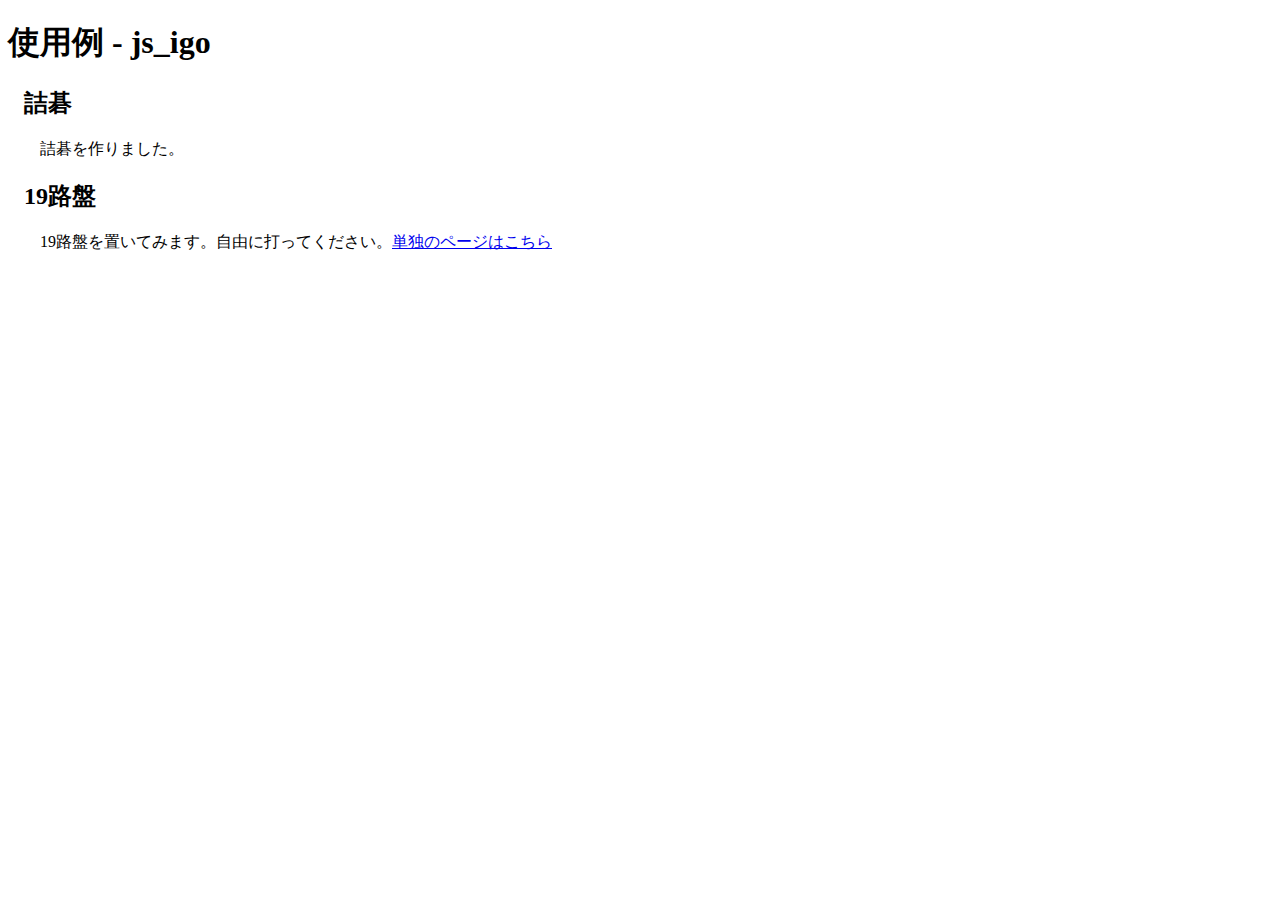
==== examples.html @ e7570dd3 "Add js file version" ====
<!DOCTYPE html>
<html lang="ja" xmlns="http://www.w3.org/1999/xhtml">
  <head>
    <meta charset="UTF-8" />
    <meta name="viewport" content="width=device-width" />
    <link rel="stylesheet" href="igo.css" />
    <script src="igo.js?ver=20200504"></script>
    <script src="igo_view.js?ver=20200504"></script>
    <title>js_igo examples</title>
    <style>
    section {margin-left: 2rem;}
    h2 {margin-left: -1rem;}
    </style>
  </head>
  <body>
    <h1>使用例 - js_igo</h1>
    <section>
      <h2>詰碁</h2>
      <p>詰碁を作りました。</p>
      <script>
      igo.insertGameViewBeforeCurrentScript(
          igo.Game.fromSGF("(;GM[1]SZ[9]VW[da:id]C[黒番です。さあどこに打ちますか？]AW[ea]AB[fa]AW[eb]AB[fb:ib]AW[ec:ic](;B[ga];W[ha];B[ia];W[ha]C[全部取られちゃった！])(;B[ha]C[白はもう打てません。成功！])(;B[ia];W[ga];B[ha];W[ga]C[全部取られちゃった！]))"), {
              showUI: false,
              //showGameStatus: false,
              //showMenu: false,
              //showPassResign: false,
              showComment: true,
              showHistoryController: true,
              showVisibilitySettings: false,
              //showCheckboxBranch: false,
              //showCheckboxComment: true,
              //showCheckboxRotate180: false,

              editable: false,
              showBranchText: true,
              preventRedoAtBranchPoint: true,
              autoMove: igo.WHITE,
      });
      </script>
    </section>
    <section>
      <h2>19路盤</h2>
      <p>19路盤を置いてみます。自由に打ってください。<a href="index.html">単独のページはこちら</a></p>
      <script>
      igo.insertGameViewBeforeCurrentScript(new igo.Game(19));
      </script>
    </section>
  </body>
</html>
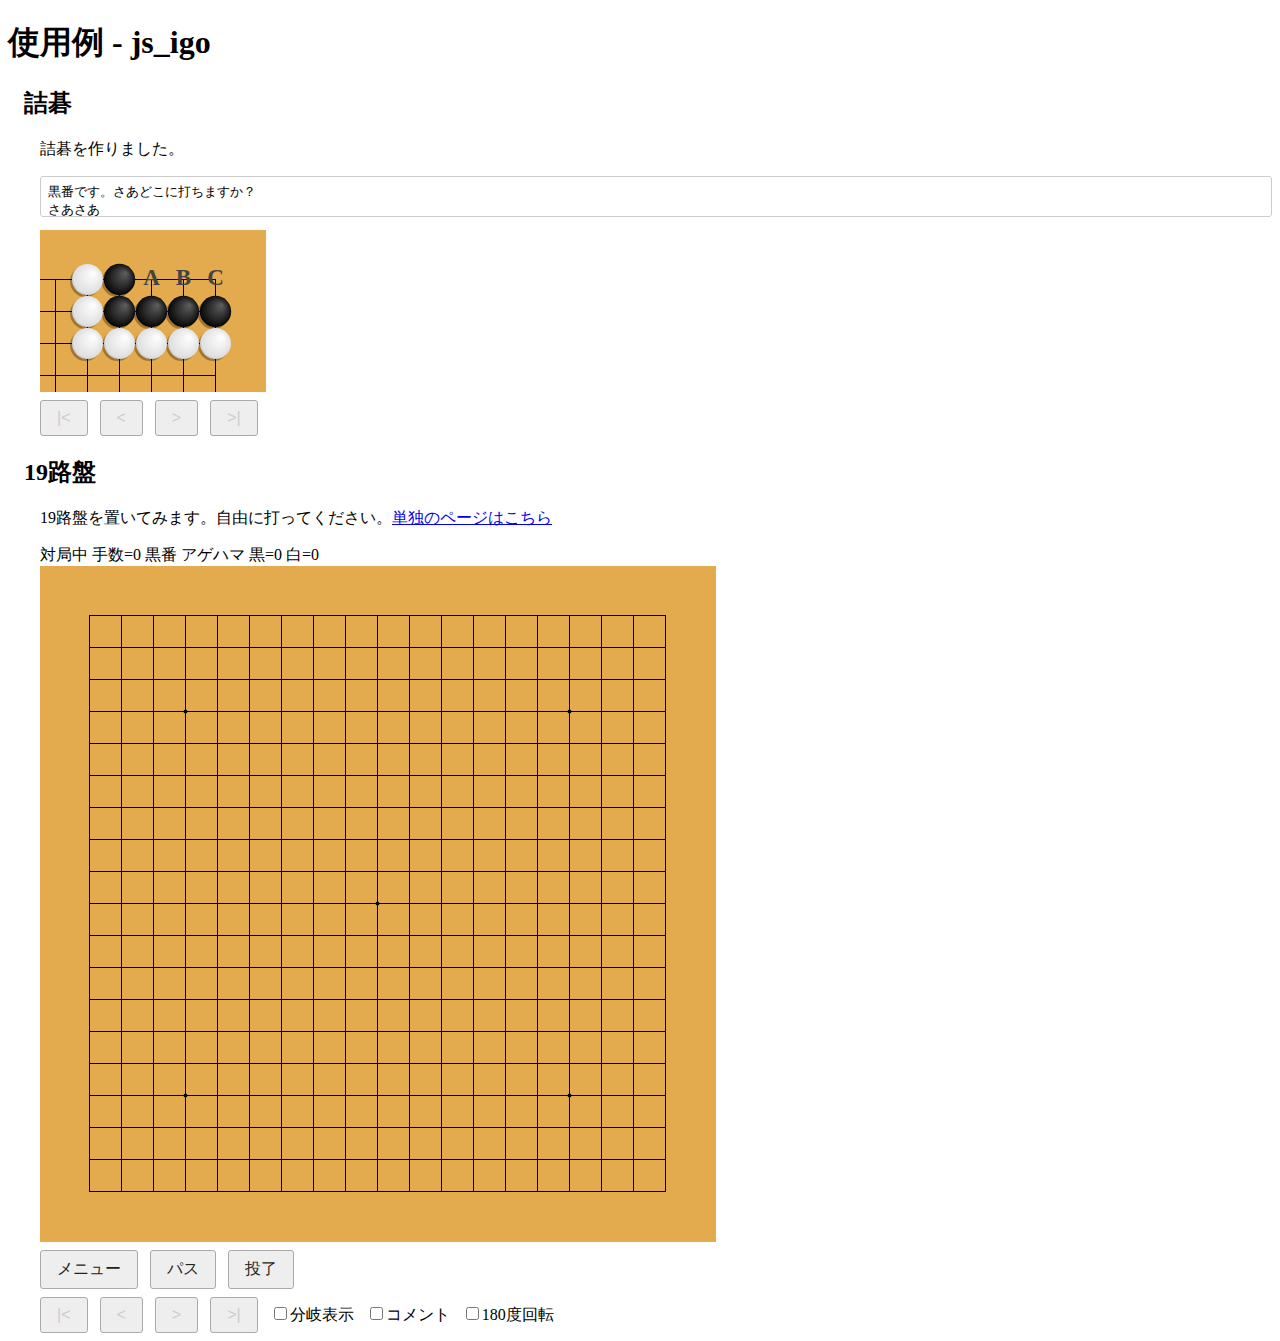
==== commit 1a78aafd: "Fix comment area UI" ====
--- a/examples.html
+++ b/examples.html
@@ -19,12 +19,13 @@
       <p>詰碁を作りました。</p>
       <script>
       igo.insertGameViewBeforeCurrentScript(
-          igo.Game.fromSGF("(;GM[1]SZ[9]VW[da:id]C[黒番です。さあどこに打ちますか？]AW[ea]AB[fa]AW[eb]AB[fb:ib]AW[ec:ic](;B[ga];W[ha];B[ia];W[ha]C[全部取られちゃった！])(;B[ha]C[白はもう打てません。成功！])(;B[ia];W[ga];B[ha];W[ga]C[全部取られちゃった！]))"), {
+          igo.Game.fromSGF("(;GM[1]SZ[9]VW[da:id]C[黒番です。さあどこに打ちますか？\nさあさあ]AW[ea]AB[fa]AW[eb]AB[fb:ib]AW[ec:ic](;B[ga];W[ha];B[ia];W[ha]C[全部取られちゃった！])(;B[ha]C[白はもう打てません。成功！])(;B[ia];W[ga];B[ha];W[ga]C[全部取られちゃった！]))"), {
               showUI: false,
               //showGameStatus: false,
               //showMenu: false,
               //showPassResign: false,
               showComment: true,
+              commentLocation: "TOP",
               showHistoryController: true,
               showVisibilitySettings: false,
               //showCheckboxBranch: false,
--- a/igo.css
+++ b/igo.css
@@ -0,0 +1,59 @@
+
+input {
+    font-size: 16px;
+}
+input[type="button"], input[type="submit"] {
+    -webkit-appearance: none;
+    -moz-appearance: none;
+    appearance: none;
+    border: 1px solid #aaa;
+    border-radius: 3px;
+    padding: 0.5em 1em;
+    background: #eee;
+    color: #222;
+}
+input[type="button"]:hover, input[type="submit"]:hover {
+    border: 1px solid #000;
+}
+input[type="button"][disabled], input[type="submit"][disabled] {
+    border: 1px solid #aaa;
+    color: #ccc;
+}
+input[type="number"] {
+    -webkit-appearance: none;
+    -moz-appearance: none;
+    appearance: none;
+    border: 1px solid #aaa;
+    border-radius: 3px;
+    padding: 0.5em;
+    background: #fff;
+    color: #111;
+    min-width: 4em;
+}
+/* UI top margin */
+input, label, textarea {
+    margin-top: 0.5rem;
+}
+/* space between UI elements */
+input+input, input+label, label+input, label+label {
+    margin-left: 0.75rem;
+}
+
+/* checkbox label */
+label {
+    display: inline-block;
+    user-select: none;
+}
+
+/* comment area */
+.igo-comment-pre {
+    border: 1px solid #ccc;
+    border-radius: 3px;
+    padding: 0.5em;
+    height: 2em;
+    overflow: auto;
+}
+.igo-comment-textarea {
+    width: 100%;
+    height: 2em;
+}
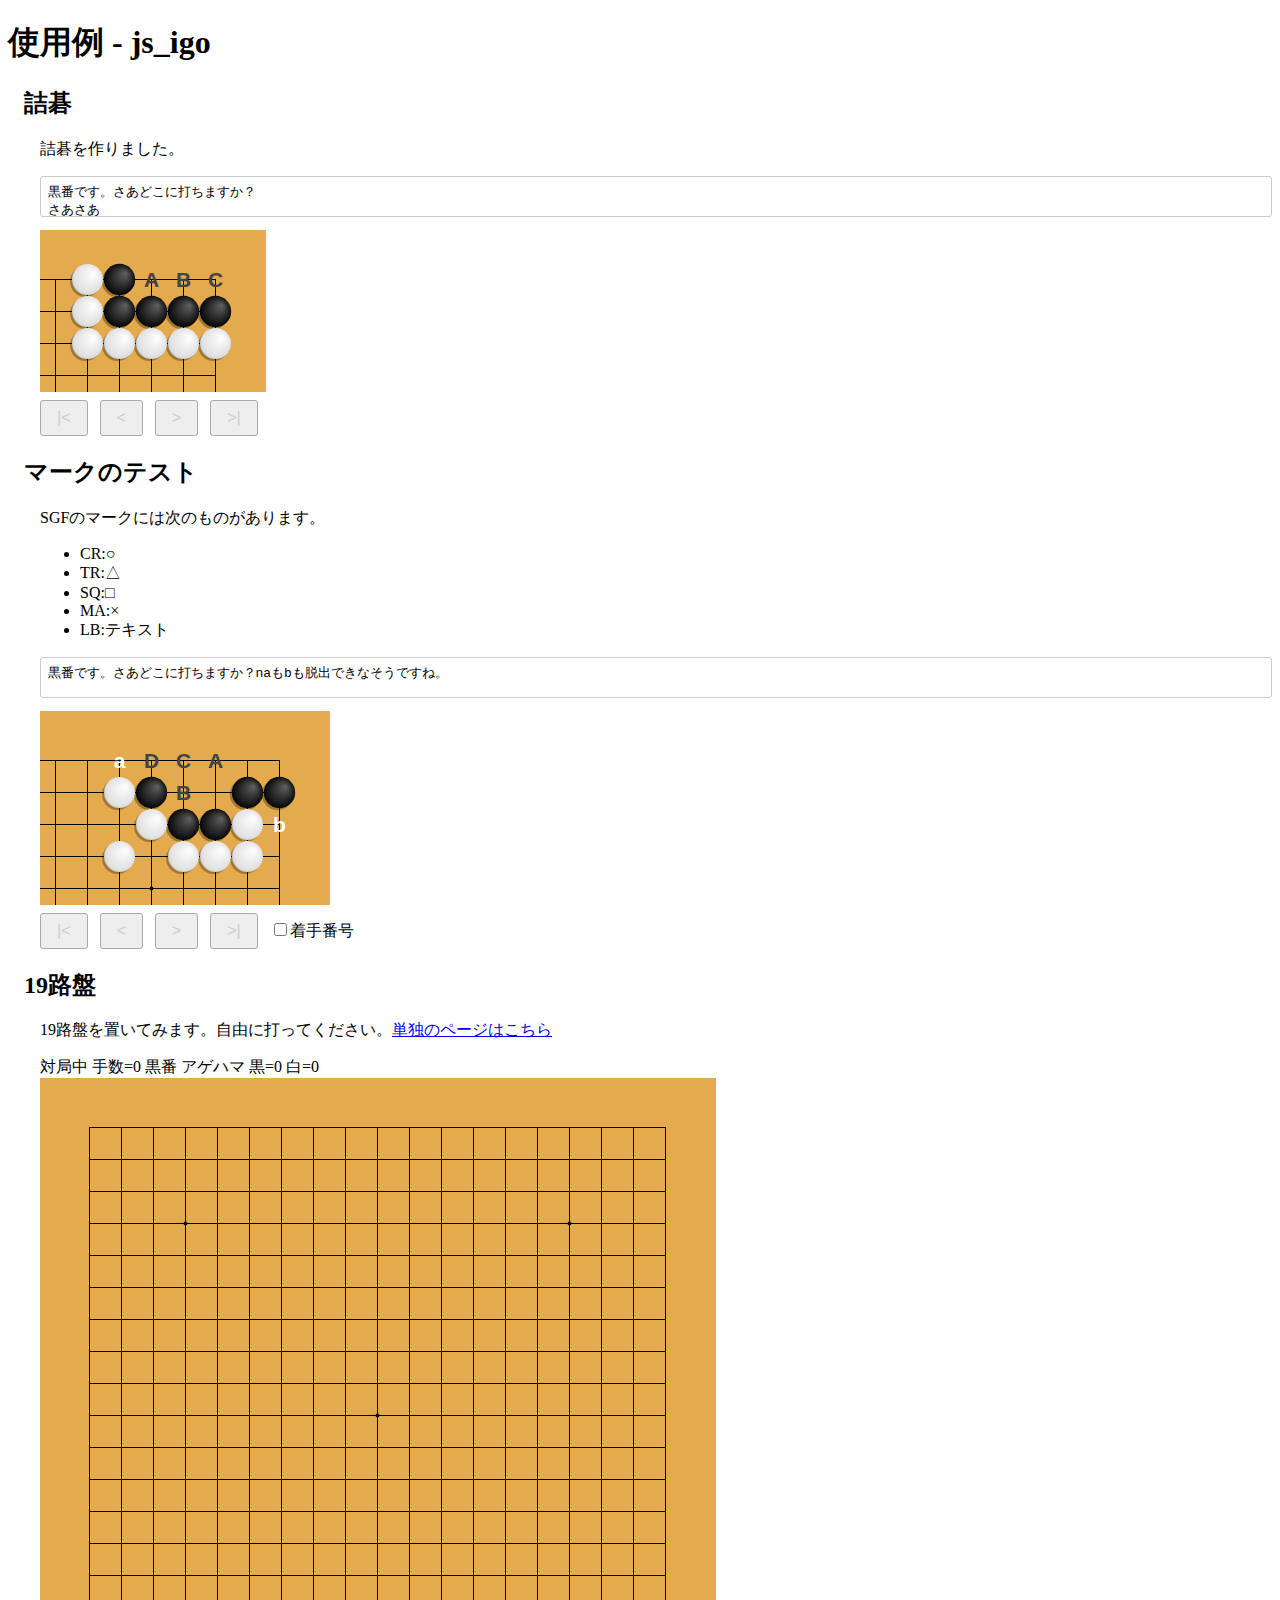
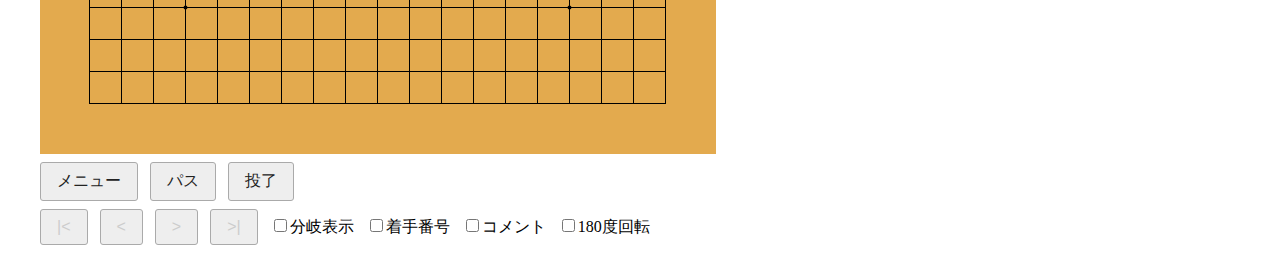
==== commit fd343df1: "Fix case placement of GameView constructor is null" ====
--- a/examples.html
+++ b/examples.html
@@ -4,8 +4,8 @@
     <meta charset="UTF-8" />
     <meta name="viewport" content="width=device-width" />
     <link rel="stylesheet" href="igo.css" />
-    <script src="igo.js?ver=20200504"></script>
-    <script src="igo_view.js?ver=20200504"></script>
+    <script src="igo.js?ver=20200506"></script>
+    <script src="igo_view.js?ver=20200506"></script>
     <title>js_igo examples</title>
     <style>
     section {margin-left: 2rem;}
@@ -18,8 +18,29 @@
       <h2>詰碁</h2>
       <p>詰碁を作りました。</p>
       <script>
-      igo.insertGameViewBeforeCurrentScript(
-          igo.Game.fromSGF("(;GM[1]SZ[9]VW[da:id]C[黒番です。さあどこに打ちますか？\nさあさあ]AW[ea]AB[fa]AW[eb]AB[fb:ib]AW[ec:ic](;B[ga];W[ha];B[ia];W[ha]C[全部取られちゃった！])(;B[ha]C[白はもう打てません。成功！])(;B[ia];W[ga];B[ha];W[ga]C[全部取られちゃった！]))"), {
+      new igo.GameView(
+          // placement
+          // - <parentNode or ID>
+          // - {after:<previousSibling or ID>}
+          // - {before:<nextSibling or ID>}
+          // - <script element or ID> (same as {after:<script element or ID>})
+          // - null
+          //     (ex:
+          //       const gameView = new igo.GameView(null);
+          //       parent.appendChild(gameView.rootElement);
+          //       gameView.fitBoardSizeToWindowAndParent();
+          //     )
+          {after: document.currentScript},
+
+          // game object
+          // - new igo.Game(19)
+          // - igo.Game.fromSGF("<SGF>")
+          // - "<SGF>"
+          // - undefined  (default:9x9 board)
+          igo.Game.fromSGF("(;GM[1]SZ[9]VW[da:id]C[黒番です。さあどこに打ちますか？\nさあさあ]AW[ea]AB[fa]AW[eb]AB[fb:ib]AW[ec:ic](;B[ga];W[ha];B[ia];W[ha]C[全部取られちゃった！])(;B[ha]C[白はもう打てません。成功！])(;B[ia];W[ga];B[ha];W[ga]C[全部取られちゃった！]))"),
+
+          // options
+          {
               showUI: false,
               //showGameStatus: false,
               //showMenu: false,
@@ -34,6 +55,38 @@
 
               editable: false,
               showBranchText: true,
+              showLastMoveMark: true,
+              preventRedoAtBranchPoint: true,
+              autoMove: igo.WHITE,
+          }
+      );
+      </script>
+    </section>
+    <section>
+      <h2>マークのテスト</h2>
+      <p>SGFのマークには次のものがあります。</p>
+      <ul>
+        <li>CR:○</li>
+        <li>TR:△</li>
+        <li>SQ:□</li>
+        <li>MA:×</li>
+        <li>LB:テキスト</li>
+      </ul>
+      <script>
+      new igo.GameView(
+          {before: document.currentScript},
+          "(;GM[1]SZ[9]VW[ba:ie]AW[db]AB[eb]AB[hb:ib]AW[ec]AB[fc:gc]AW[hc]AW[dd]AW[fd:hd]LB[da:a]LB[ic:b]C[黒番です。さあどこに打ちますか？naもbも脱出できなそうですね。](;B[ga];W[fb]TR[fc]TR[gc]C[あ、△二子が取られちゃう！];B[gb]C[助けると……];W[ea]SQ[eb]C[□がとられちゃいました……];B[fa]C[後からコウ材にはなるかもしれません];W[eb];B[ic];W[id];B[ha];W[ia]C[全部取られちゃった！])(;B[fb](;W[ga](;B[gb];W[ha];B[ea];W[da];B[ic];W[id];B[ia];W[fa]C[全部取られちゃった！])(;B[ha];W[ea](;B[fa];W[gb]C[全部取られちゃった！])(;B[gb];W[fa];B[da];W[ea];B[fa];W[ca];B[ea];W[cb];B[ic];W[id]CR[ga]CR[ia]C[○目が二つあるので活きです])))(;W[ha];B[ga];W[ea];B[ia];W[fa];B[da];W[ea];B[fa];W[cb]CR[ha]CR[gb]C[○目が二つあるので活きです]))(;B[fa](;W[gb]TR[fc]TR[gc]C[△二子があたりです。];B[fb];W[ga];B[ha]C[活きました！])(;W[ga](;B[gb];W[ea];B[da];W[ca];B[ha])(;B[ha];W[ea](;B[fb];W[gb])(;B[da];W[ca];B[fb];W[ea];B[gb]))))(;B[ea](;W[fb];B[gb];W[fa];B[ga];W[da]C[活きた！])(;W[gb];B[fb];W[ga](;B[fa];W[da])(;B[ha];W[da];B[fa]C[活きた！]))(;W[ha];B[ga];W[fb];B[gb];W[da];B[fa]C[活きた！])(;W[ga];B[gb];W[da](;B[fa];W[fb])(;B[fb];W[ha];B[ic];W[ia];B[id];W[ie];B[fa];W[ha];B[he];W[ia];B[ga];W[ha];B[ia];W[ha])(;B[ha];W[fa];B[fb]))(;W[fa];B[fb];W[ga];B[ha];W[da];B[gb]C[活き！])))",
+          {
+              showUI: false,
+              showComment: true,
+              commentLocation: "TOP",
+              showHistoryController: true,
+              showVisibilitySettings: false,
+              showCheckboxMoveNumber: true,
+
+              editable: false,
+              showBranchText: true,
+              showLastMoveMark: true,
               preventRedoAtBranchPoint: true,
               autoMove: igo.WHITE,
       });
@@ -43,7 +96,7 @@
       <h2>19路盤</h2>
       <p>19路盤を置いてみます。自由に打ってください。<a href="index.html">単独のページはこちら</a></p>
       <script>
-      igo.insertGameViewBeforeCurrentScript(new igo.Game(19));
+      new igo.GameView(document.currentScript, new igo.Game(19));
       </script>
     </section>
   </body>
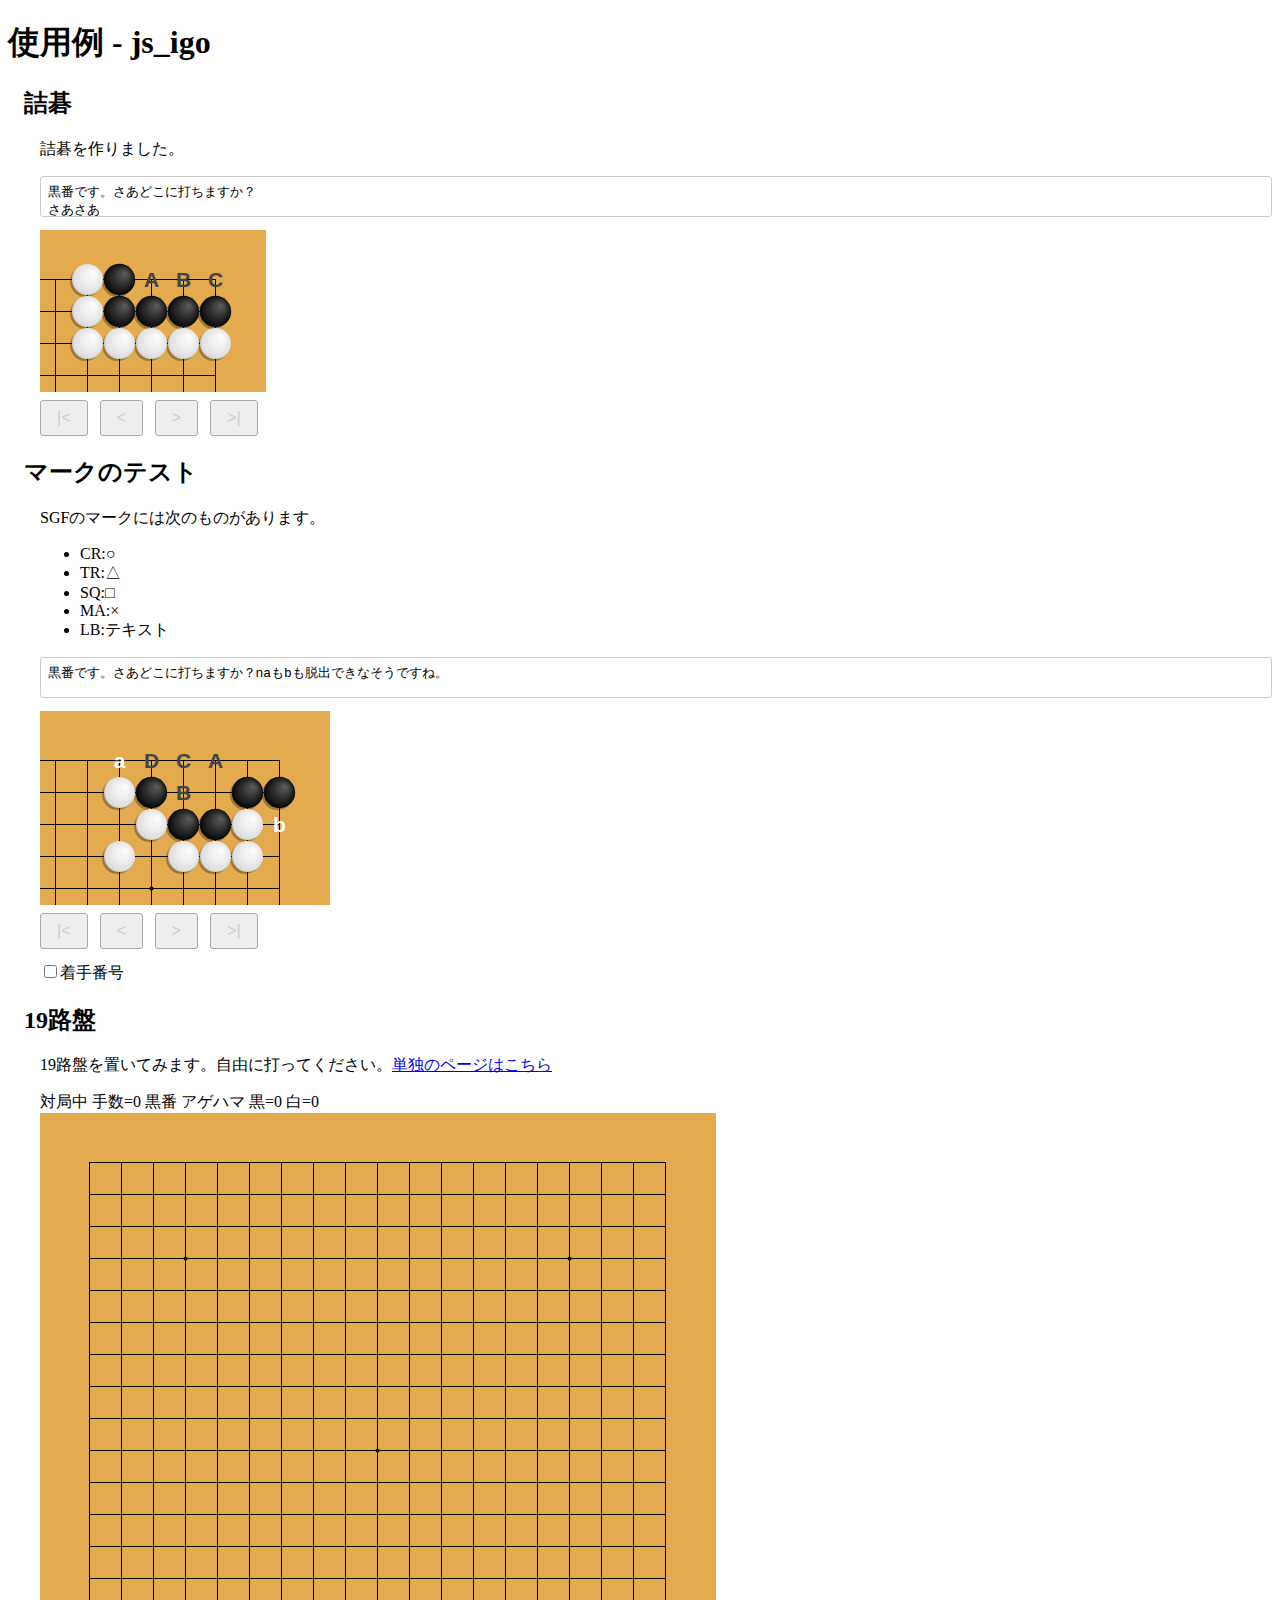
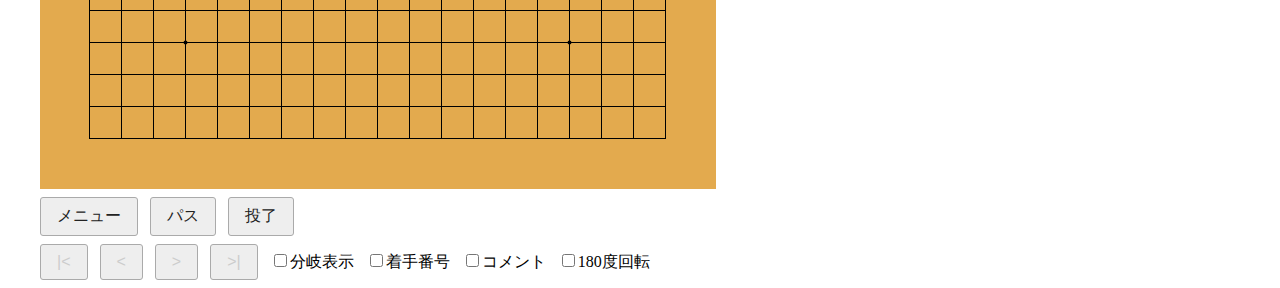
==== commit 4b51dc85: "Add ui option to GameView" ====
--- a/examples.html
+++ b/examples.html
@@ -4,8 +4,8 @@
     <meta charset="UTF-8" />
     <meta name="viewport" content="width=device-width" />
     <link rel="stylesheet" href="igo.css" />
-    <script src="igo.js?ver=20200506"></script>
-    <script src="igo_view.js?ver=20200506"></script>
+    <script src="igo.js?ver=20200508"></script>
+    <script src="igo_view.js?ver=20200508"></script>
     <title>js_igo examples</title>
     <style>
     section {margin-left: 2rem;}
@@ -21,6 +21,7 @@
       new igo.GameView(
           // placement
           // - <parentNode or ID>
+          // - {under:<parentNode or ID>}
           // - {after:<previousSibling or ID>}
           // - {before:<nextSibling or ID>}
           // - <script element or ID> (same as {after:<script element or ID>})
@@ -41,23 +42,15 @@
 
           // options
           {
-              showUI: false,
-              //showGameStatus: false,
-              //showMenu: false,
-              //showPassResign: false,
+              ui:{top: ["Comment"], bottom: ["UndoRedo"]},
               showComment: true,
-              commentLocation: "TOP",
-              showHistoryController: true,
-              showVisibilitySettings: false,
-              //showCheckboxBranch: false,
-              //showCheckboxComment: true,
-              //showCheckboxRotate180: false,
 
               editable: false,
               showBranchText: true,
               showLastMoveMark: true,
               preventRedoAtBranchPoint: true,
               autoMove: igo.WHITE,
+              //path: ["ia","ha"]
           }
       );
       </script>
@@ -77,12 +70,8 @@
           {before: document.currentScript},
           "(;GM[1]SZ[9]VW[ba:ie]AW[db]AB[eb]AB[hb:ib]AW[ec]AB[fc:gc]AW[hc]AW[dd]AW[fd:hd]LB[da:a]LB[ic:b]C[黒番です。さあどこに打ちますか？naもbも脱出できなそうですね。](;B[ga];W[fb]TR[fc]TR[gc]C[あ、△二子が取られちゃう！];B[gb]C[助けると……];W[ea]SQ[eb]C[□がとられちゃいました……];B[fa]C[後からコウ材にはなるかもしれません];W[eb];B[ic];W[id];B[ha];W[ia]C[全部取られちゃった！])(;B[fb](;W[ga](;B[gb];W[ha];B[ea];W[da];B[ic];W[id];B[ia];W[fa]C[全部取られちゃった！])(;B[ha];W[ea](;B[fa];W[gb]C[全部取られちゃった！])(;B[gb];W[fa];B[da];W[ea];B[fa];W[ca];B[ea];W[cb];B[ic];W[id]CR[ga]CR[ia]C[○目が二つあるので活きです])))(;W[ha];B[ga];W[ea];B[ia];W[fa];B[da];W[ea];B[fa];W[cb]CR[ha]CR[gb]C[○目が二つあるので活きです]))(;B[fa](;W[gb]TR[fc]TR[gc]C[△二子があたりです。];B[fb];W[ga];B[ha]C[活きました！])(;W[ga](;B[gb];W[ea];B[da];W[ca];B[ha])(;B[ha];W[ea](;B[fb];W[gb])(;B[da];W[ca];B[fb];W[ea];B[gb]))))(;B[ea](;W[fb];B[gb];W[fa];B[ga];W[da]C[活きた！])(;W[gb];B[fb];W[ga](;B[fa];W[da])(;B[ha];W[da];B[fa]C[活きた！]))(;W[ha];B[ga];W[fb];B[gb];W[da];B[fa]C[活きた！])(;W[ga];B[gb];W[da](;B[fa];W[fb])(;B[fb];W[ha];B[ic];W[ia];B[id];W[ie];B[fa];W[ha];B[he];W[ia];B[ga];W[ha];B[ia];W[ha])(;B[ha];W[fa];B[fb]))(;W[fa];B[fb];W[ga];B[ha];W[da];B[gb]C[活き！])))",
           {
-              showUI: false,
+              ui:{top: ["Comment"], bottom: ["UndoRedo", "ToggleMoveNumber"]},
               showComment: true,
-              commentLocation: "TOP",
-              showHistoryController: true,
-              showVisibilitySettings: false,
-              showCheckboxMoveNumber: true,
 
               editable: false,
               showBranchText: true,
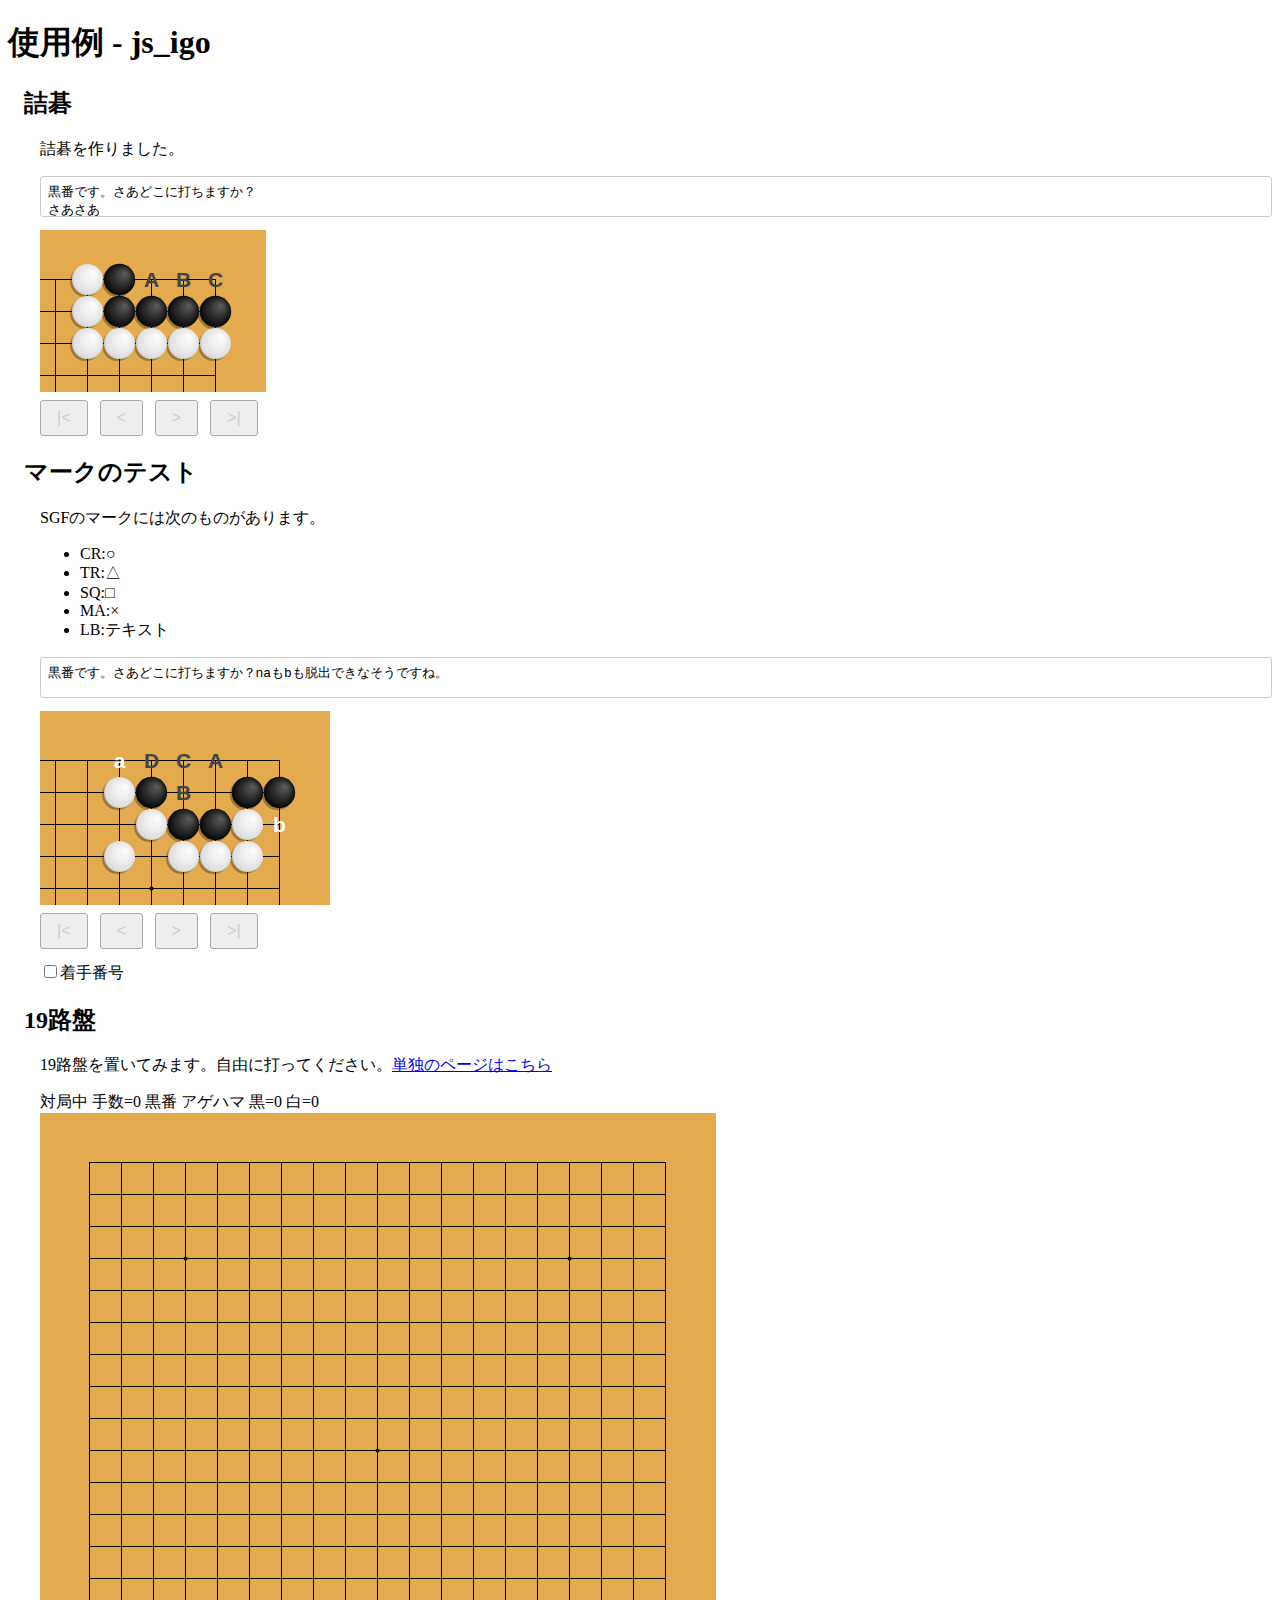
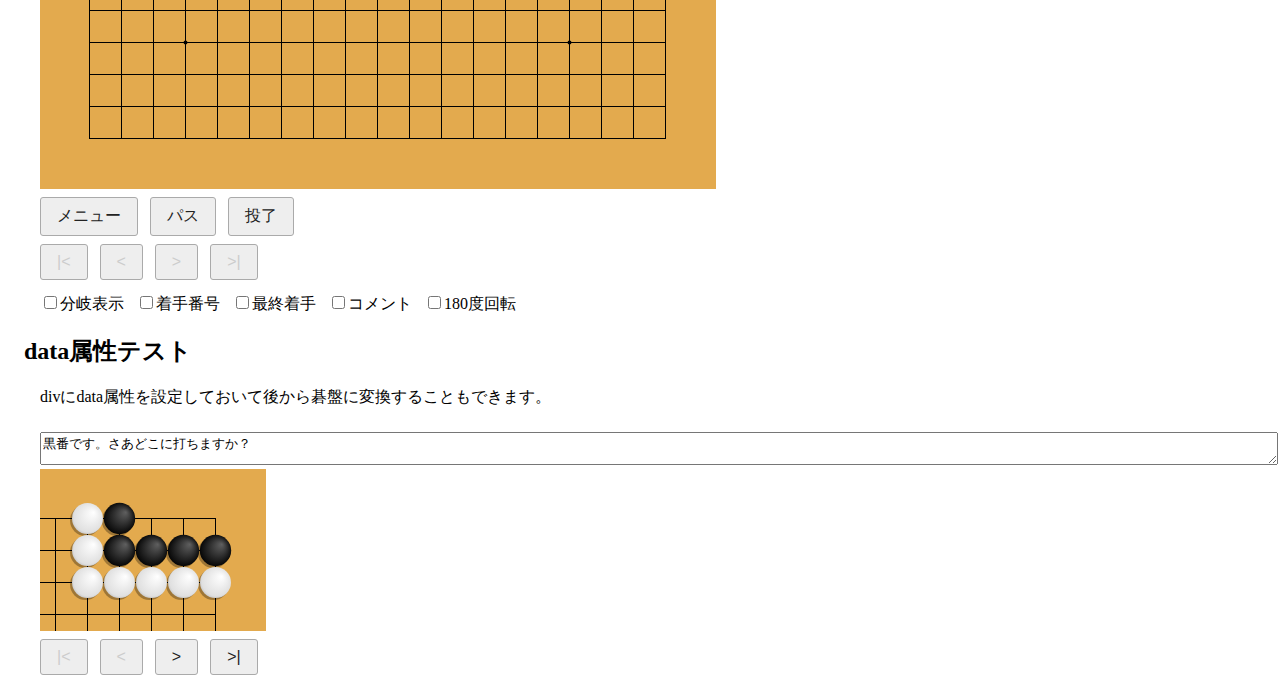
==== commit b144181c: "Add data attribute examples" ====
--- a/examples.html
+++ b/examples.html
@@ -3,9 +3,11 @@
   <head>
     <meta charset="UTF-8" />
     <meta name="viewport" content="width=device-width" />
+    <link rel="icon" href="icons/favicon.ico" />
+    <link rel="apple-touch-icon" size="180x180" href="icons/icon-180.png" />
     <link rel="stylesheet" href="igo.css" />
-    <script src="igo.js?ver=20200508"></script>
-    <script src="igo_view.js?ver=20200508"></script>
+    <script src="igo.js?ver=20200511"></script>
+    <script src="igo_view.js?ver=20200511"></script>
     <title>js_igo examples</title>
     <style>
     section {margin-left: 2rem;}
@@ -88,5 +90,23 @@
       new igo.GameView(document.currentScript, new igo.Game(19));
       </script>
     </section>
+    <section>
+      <h2>data属性テスト</h2>
+      <p>divにdata属性を設定しておいて後から碁盤に変換することもできます。</p>
+
+      <script>
+      window.addEventListener("load", ev=>{
+          for(elem of document.querySelectorAll("div[data-igo-sgf]")){
+              new igo.GameView(
+                  elem,
+                  elem.dataset.igoSgf,
+                  JSON.parse(elem.dataset.igoOpt));
+          }
+      });
+      </script>
+
+      <div data-igo-sgf="(;GM[1]SZ[9]VW[da:id]C[黒番です。さあどこに打ちますか？]AW[ea]AB[fa]AW[eb]AB[fb:ib]AW[ec:ic](;B[ga];W[ha];B[ia];W[ha]C[全部取られちゃった！])(;B[ha]C[白はもう打てません。成功！])(;B[ia];W[ga];B[ha];W[ga]C[全部取られちゃった！]))" data-igo-opt='{"ui":{"top":["Comment"],"bottom":["UndoRedo"]},"showComment":true}'>
+      </div>
+    </section>
   </body>
 </html>
